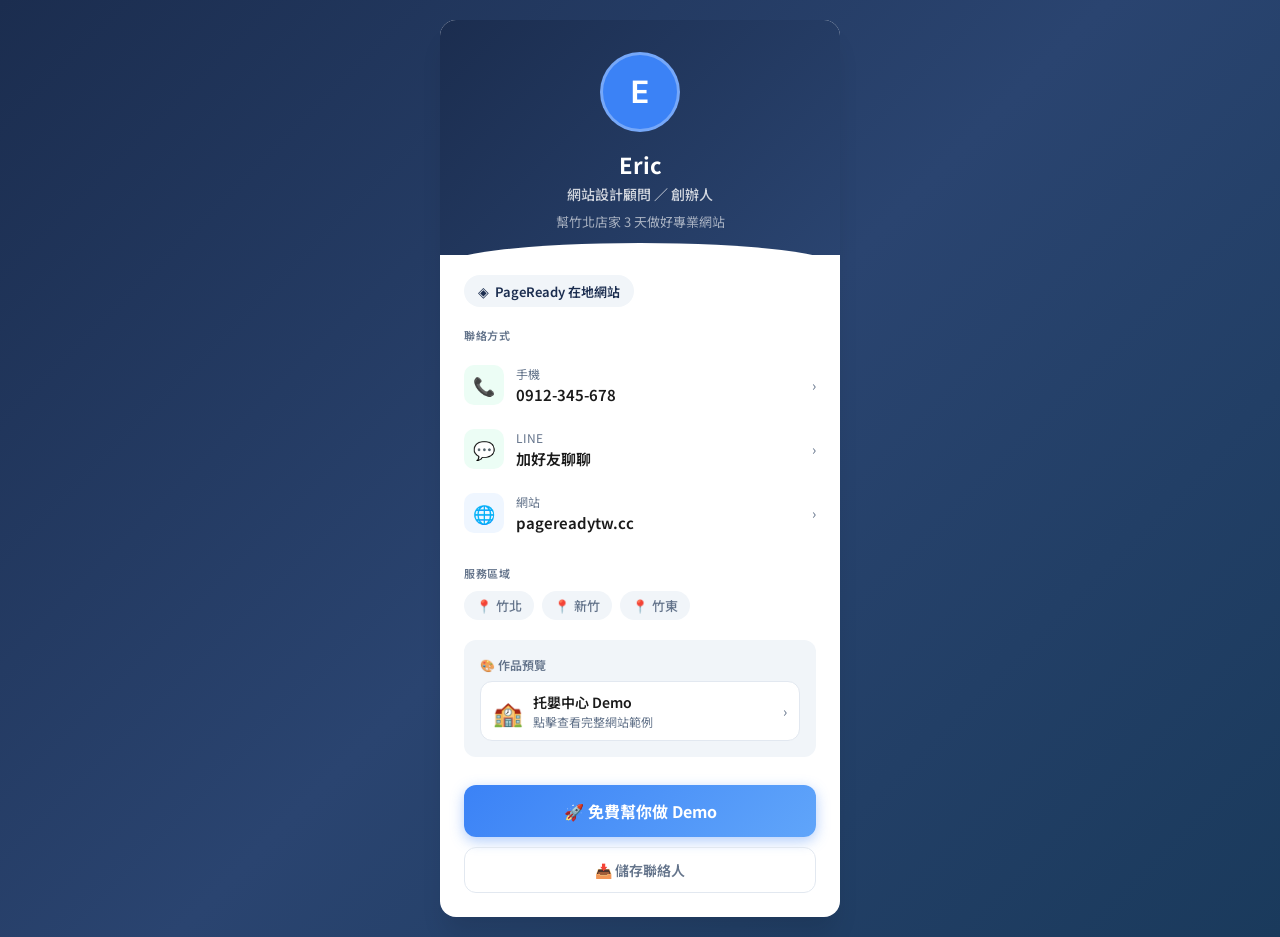
==== card/index.html @ 5e268b2d "feat: add digital business card at /card/" ====
<!DOCTYPE html>
<html lang="zh-TW">
<head>
    <meta charset="UTF-8">
    <meta name="viewport" content="width=device-width, initial-scale=1.0, maximum-scale=1.0, user-scalable=no">
    <title>Eric｜PageReady 在地網站設計</title>
    <meta name="description" content="幫竹北店家 3 天做好專業網站。免費 Demo，滿意再談。">
    <meta property="og:title" content="Eric｜PageReady 在地網站設計">
    <meta property="og:description" content="幫竹北店家 3 天做好專業網站。免費 Demo，滿意再談。">
    <meta property="og:type" content="profile">
    <meta property="og:url" content="https://pagereadytw.cc/card/">

    <!-- Fonts -->
    <link rel="preconnect" href="https://fonts.googleapis.com">
    <link rel="preconnect" href="https://fonts.gstatic.com" crossorigin>
    <link href="https://fonts.googleapis.com/css2?family=DM+Sans:wght@400;500;600;700&family=Noto+Sans+TC:wght@400;500;600;700&display=swap" rel="stylesheet">

    <style>
        /* ============================================
           PageReady Digital Card
           Matches landing page color system
           ============================================ */
        :root {
            --color-primary: #1B2D4F;
            --color-primary-light: #2A4470;
            --color-accent: #3B82F6;
            --color-accent-light: #60A5FA;
            --color-success: #10B981;
            --color-bg: #FAFBFC;
            --color-bg-alt: #F1F5F9;
            --color-text: #1A1A1A;
            --color-text-secondary: #64748B;
            --color-border: #E2E8F0;
            --color-white: #FFFFFF;
            --font-sans: 'Noto Sans TC', 'DM Sans', system-ui, -apple-system, sans-serif;
            --font-en: 'DM Sans', system-ui, sans-serif;
            --radius-lg: 12px;
            --radius-xl: 16px;
            --radius-full: 9999px;
            --shadow-md: 0 4px 6px -1px rgba(0, 0, 0, 0.1);
            --shadow-lg: 0 10px 15px -3px rgba(0, 0, 0, 0.1);
            --shadow-xl: 0 20px 25px -5px rgba(0, 0, 0, 0.1);
        }

        * { margin: 0; padding: 0; box-sizing: border-box; }

        body {
            font-family: var(--font-sans);
            background: linear-gradient(135deg, var(--color-primary) 0%, var(--color-primary-light) 50%, #1a3a5c 100%);
            min-height: 100vh;
            display: flex;
            align-items: center;
            justify-content: center;
            padding: 20px;
            color: var(--color-text);
        }

        .card {
            background: var(--color-white);
            border-radius: var(--radius-xl);
            box-shadow: var(--shadow-xl);
            width: 100%;
            max-width: 400px;
            overflow: hidden;
            animation: slideUp 0.5s ease-out;
        }

        @keyframes slideUp {
            from { opacity: 0; transform: translateY(24px); }
            to { opacity: 1; transform: translateY(0); }
        }

        /* --- Header --- */
        .card-header {
            background: linear-gradient(135deg, var(--color-primary) 0%, var(--color-primary-light) 100%);
            padding: 32px 24px 24px;
            text-align: center;
            position: relative;
        }

        .card-header::after {
            content: '';
            position: absolute;
            bottom: -12px;
            left: 0; right: 0;
            height: 24px;
            background: var(--color-white);
            border-radius: 50% 50% 0 0 / 100% 100% 0 0;
        }

        .avatar {
            width: 80px;
            height: 80px;
            border-radius: 50%;
            background: var(--color-accent);
            display: flex;
            align-items: center;
            justify-content: center;
            margin: 0 auto 16px;
            font-size: 32px;
            color: white;
            font-weight: 700;
            font-family: var(--font-en);
            border: 3px solid rgba(255,255,255,0.3);
        }

        .card-name {
            color: var(--color-white);
            font-size: 22px;
            font-weight: 700;
            margin-bottom: 4px;
        }

        .card-title {
            color: rgba(255,255,255,0.8);
            font-size: 14px;
            font-weight: 500;
        }

        .card-tagline {
            color: rgba(255,255,255,0.6);
            font-size: 13px;
            margin-top: 8px;
            font-weight: 400;
        }

        /* --- Body --- */
        .card-body {
            padding: 20px 24px 8px;
        }

        .brand-badge {
            display: inline-flex;
            align-items: center;
            gap: 6px;
            background: var(--color-bg-alt);
            border-radius: var(--radius-full);
            padding: 6px 14px;
            font-size: 13px;
            font-weight: 600;
            color: var(--color-primary);
            margin-bottom: 20px;
        }

        .brand-badge .icon { font-size: 14px; }

        .section-label {
            font-size: 11px;
            font-weight: 600;
            color: var(--color-text-secondary);
            text-transform: uppercase;
            letter-spacing: 0.5px;
            margin-bottom: 10px;
        }

        /* --- Contact Links --- */
        .contact-list {
            list-style: none;
            margin-bottom: 20px;
        }

        .contact-item {
            display: flex;
            align-items: center;
            gap: 12px;
            padding: 12px 0;
            border-bottom: 1px solid var(--color-border);
            text-decoration: none;
            color: var(--color-text);
            transition: all 0.2s;
            cursor: pointer;
        }

        .contact-item:last-child { border-bottom: none; }

        .contact-item:hover { color: var(--color-accent); }
        .contact-item:active { transform: scale(0.98); }

        .contact-icon {
            width: 40px;
            height: 40px;
            border-radius: 10px;
            display: flex;
            align-items: center;
            justify-content: center;
            font-size: 18px;
            flex-shrink: 0;
        }

        .contact-icon.phone { background: #ECFDF5; color: var(--color-success); }
        .contact-icon.line { background: #ECFDF5; color: #06C755; }
        .contact-icon.web { background: #EFF6FF; color: var(--color-accent); }

        .contact-info { flex: 1; }

        .contact-label {
            font-size: 12px;
            color: var(--color-text-secondary);
            margin-bottom: 2px;
        }

        .contact-value {
            font-size: 15px;
            font-weight: 600;
        }

        .contact-arrow {
            color: var(--color-text-secondary);
            font-size: 14px;
        }

        /* --- Area Tags --- */
        .area-tags {
            display: flex;
            gap: 8px;
            flex-wrap: wrap;
            margin-bottom: 20px;
        }

        .area-tag {
            background: var(--color-bg-alt);
            border-radius: var(--radius-full);
            padding: 5px 12px;
            font-size: 13px;
            color: var(--color-text-secondary);
            font-weight: 500;
        }

        .area-tag .pin { margin-right: 4px; }

        /* --- Demo Preview --- */
        .demo-section {
            background: var(--color-bg-alt);
            border-radius: var(--radius-lg);
            padding: 16px;
            margin-bottom: 20px;
        }

        .demo-label {
            font-size: 12px;
            font-weight: 600;
            color: var(--color-text-secondary);
            margin-bottom: 8px;
        }

        .demo-link {
            display: flex;
            align-items: center;
            gap: 10px;
            padding: 10px 12px;
            background: var(--color-white);
            border-radius: var(--radius-lg);
            text-decoration: none;
            color: var(--color-text);
            transition: all 0.2s;
            border: 1px solid var(--color-border);
        }

        .demo-link:hover {
            border-color: var(--color-accent);
            box-shadow: var(--shadow-md);
        }

        .demo-link .emoji { font-size: 24px; }
        .demo-link .demo-info { flex: 1; }

        .demo-link .demo-name {
            font-size: 14px;
            font-weight: 600;
            margin-bottom: 1px;
        }

        .demo-link .demo-desc {
            font-size: 12px;
            color: var(--color-text-secondary);
        }

        /* --- CTA --- */
        .card-footer {
            padding: 0 24px 24px;
        }

        .cta-btn {
            display: flex;
            align-items: center;
            justify-content: center;
            gap: 8px;
            width: 100%;
            padding: 14px;
            background: linear-gradient(135deg, var(--color-accent), var(--color-accent-light));
            color: white;
            border: none;
            border-radius: var(--radius-lg);
            font-size: 16px;
            font-weight: 700;
            font-family: var(--font-sans);
            cursor: pointer;
            text-decoration: none;
            transition: all 0.2s;
            box-shadow: 0 4px 14px rgba(59, 130, 246, 0.4);
        }

        .cta-btn:hover {
            transform: translateY(-1px);
            box-shadow: 0 6px 20px rgba(59, 130, 246, 0.5);
        }

        .cta-btn:active { transform: translateY(0); }

        .save-contact {
            display: flex;
            align-items: center;
            justify-content: center;
            gap: 6px;
            width: 100%;
            padding: 12px;
            margin-top: 10px;
            background: transparent;
            color: var(--color-text-secondary);
            border: 1.5px solid var(--color-border);
            border-radius: var(--radius-lg);
            font-size: 14px;
            font-weight: 600;
            font-family: var(--font-sans);
            cursor: pointer;
            transition: all 0.2s;
        }

        .save-contact:hover {
            border-color: var(--color-primary);
            color: var(--color-primary);
        }

        /* --- Responsive --- */
        @media (max-width: 420px) {
            body { padding: 12px; }
            .card { border-radius: var(--radius-lg); }
        }
    </style>
</head>
<body>

<div class="card">
    <!-- Header -->
    <div class="card-header">
        <div class="avatar">E</div>
        <div class="card-name">Eric</div>
        <div class="card-title">網站設計顧問 ／ 創辦人</div>
        <div class="card-tagline">幫竹北店家 3 天做好專業網站</div>
    </div>

    <!-- Body -->
    <div class="card-body">
        <div class="brand-badge">
            <span class="icon">◈</span>
            PageReady 在地網站
        </div>

        <!-- Contact -->
        <div class="section-label">聯絡方式</div>
        <ul class="contact-list">
            <li>
                <a class="contact-item" href="tel:0912345678">
                    <div class="contact-icon phone">📞</div>
                    <div class="contact-info">
                        <div class="contact-label">手機</div>
                        <div class="contact-value">0912-345-678</div>
                    </div>
                    <span class="contact-arrow">›</span>
                </a>
            </li>
            <li>
                <a class="contact-item" href="https://line.me/ti/p/YOUR_LINE_ID" target="_blank">
                    <div class="contact-icon line">💬</div>
                    <div class="contact-info">
                        <div class="contact-label">LINE</div>
                        <div class="contact-value">加好友聊聊</div>
                    </div>
                    <span class="contact-arrow">›</span>
                </a>
            </li>
            <li>
                <a class="contact-item" href="https://pagereadytw.cc?ref=card" target="_blank">
                    <div class="contact-icon web">🌐</div>
                    <div class="contact-info">
                        <div class="contact-label">網站</div>
                        <div class="contact-value">pagereadytw.cc</div>
                    </div>
                    <span class="contact-arrow">›</span>
                </a>
            </li>
        </ul>

        <!-- Service Area -->
        <div class="section-label">服務區域</div>
        <div class="area-tags">
            <span class="area-tag"><span class="pin">📍</span>竹北</span>
            <span class="area-tag"><span class="pin">📍</span>新竹</span>
            <span class="area-tag"><span class="pin">📍</span>竹東</span>
        </div>

        <!-- Demo -->
        <div class="demo-section">
            <div class="demo-label">🎨 作品預覽</div>
            <a class="demo-link" href="https://pagereadytw.cc/demos/eton-kids/?ref=card" target="_blank">
                <span class="emoji">🏫</span>
                <div class="demo-info">
                    <div class="demo-name">托嬰中心 Demo</div>
                    <div class="demo-desc">點擊查看完整網站範例</div>
                </div>
                <span class="contact-arrow">›</span>
            </a>
        </div>
    </div>

    <!-- Footer CTA -->
    <div class="card-footer">
        <a class="cta-btn" href="https://pagereadytw.cc?ref=card#contact">
            🚀 免費幫你做 Demo
        </a>
        <button class="save-contact" onclick="downloadVCard()">
            📥 儲存聯絡人
        </button>
    </div>
</div>

<script>
function downloadVCard() {
    const vcard = [
        'BEGIN:VCARD',
        'VERSION:3.0',
        'N:;Eric;;;',
        'FN:Eric — PageReady 在地網站',
        'ORG:PageReady 在地網站',
        'TITLE:網站設計顧問',
        'TEL;TYPE=CELL:0912345678',
        'URL:https://pagereadytw.cc',
        'NOTE:幫竹北店家 3 天做好專業網站。免費 Demo，滿意再談。',
        'END:VCARD'
    ].join('\n');

    const blob = new Blob([vcard], { type: 'text/vcard;charset=utf-8' });
    const url = URL.createObjectURL(blob);
    const a = document.createElement('a');
    a.href = url;
    a.download = 'Eric-PageReady.vcf';
    a.click();
    URL.revokeObjectURL(url);
}
</script>

</body>
</html>
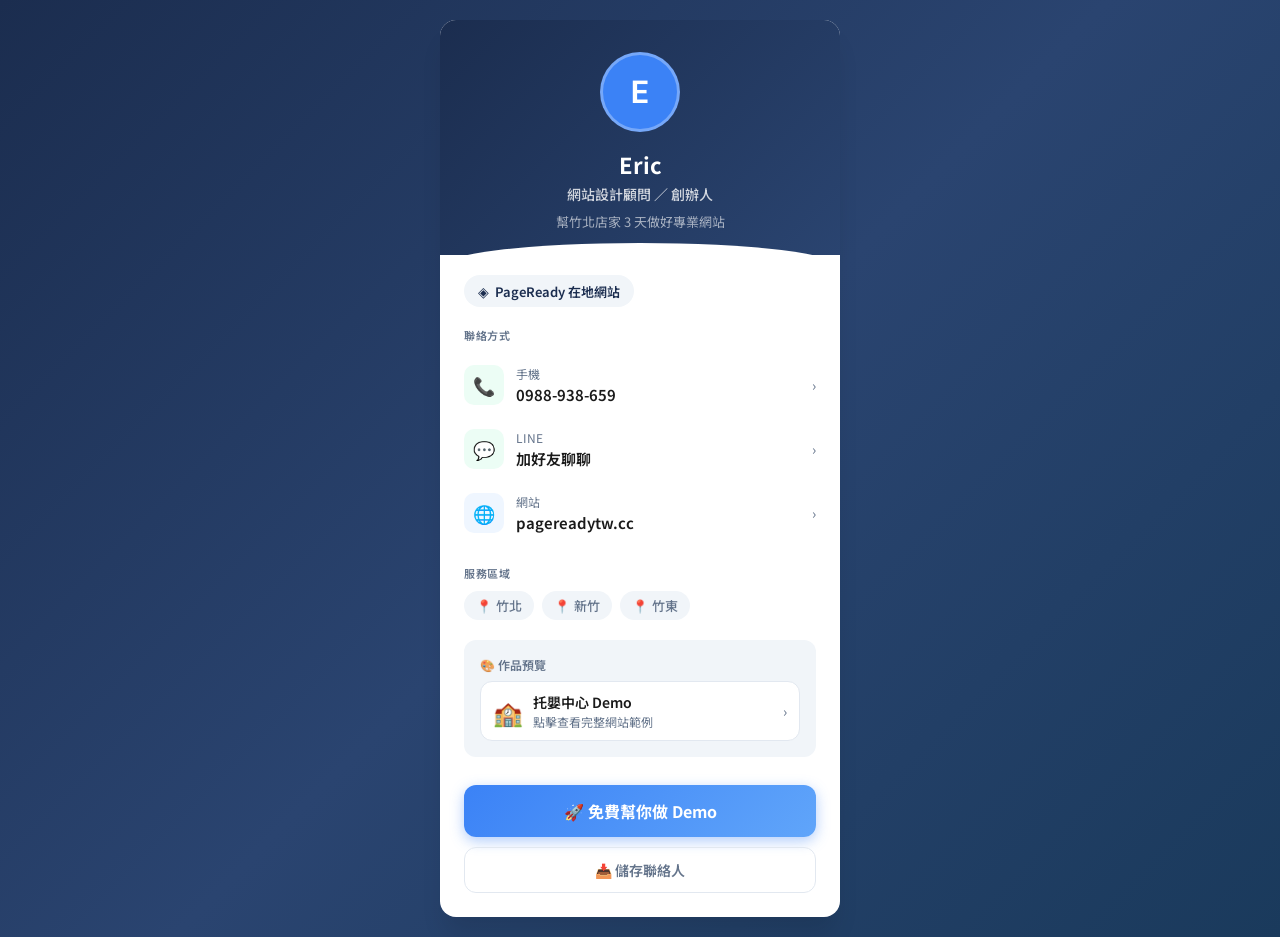
==== commit c23766d4: "fix: update card with real phone (0988-938-659) and LINE link" ====
--- a/card/index.html
+++ b/card/index.html
@@ -360,17 +360,17 @@
         <div class="section-label">聯絡方式</div>
         <ul class="contact-list">
             <li>
-                <a class="contact-item" href="tel:0912345678">
+                <a class="contact-item" href="tel:0988938659">
                     <div class="contact-icon phone">📞</div>
                     <div class="contact-info">
                         <div class="contact-label">手機</div>
-                        <div class="contact-value">0912-345-678</div>
+                        <div class="contact-value">0988-938-659</div>
                     </div>
                     <span class="contact-arrow">›</span>
                 </a>
             </li>
             <li>
-                <a class="contact-item" href="https://line.me/ti/p/YOUR_LINE_ID" target="_blank">
+                <a class="contact-item" href="https://line.me/ti/p/tXhC2Gz3g3" target="_blank">
                     <div class="contact-icon line">💬</div>
                     <div class="contact-info">
                         <div class="contact-label">LINE</div>
@@ -433,7 +433,7 @@
         'FN:Eric — PageReady 在地網站',
         'ORG:PageReady 在地網站',
         'TITLE:網站設計顧問',
-        'TEL;TYPE=CELL:0912345678',
+        'TEL;TYPE=CELL:0988938659',
         'URL:https://pagereadytw.cc',
         'NOTE:幫竹北店家 3 天做好專業網站。免費 Demo，滿意再談。',
         'END:VCARD'
